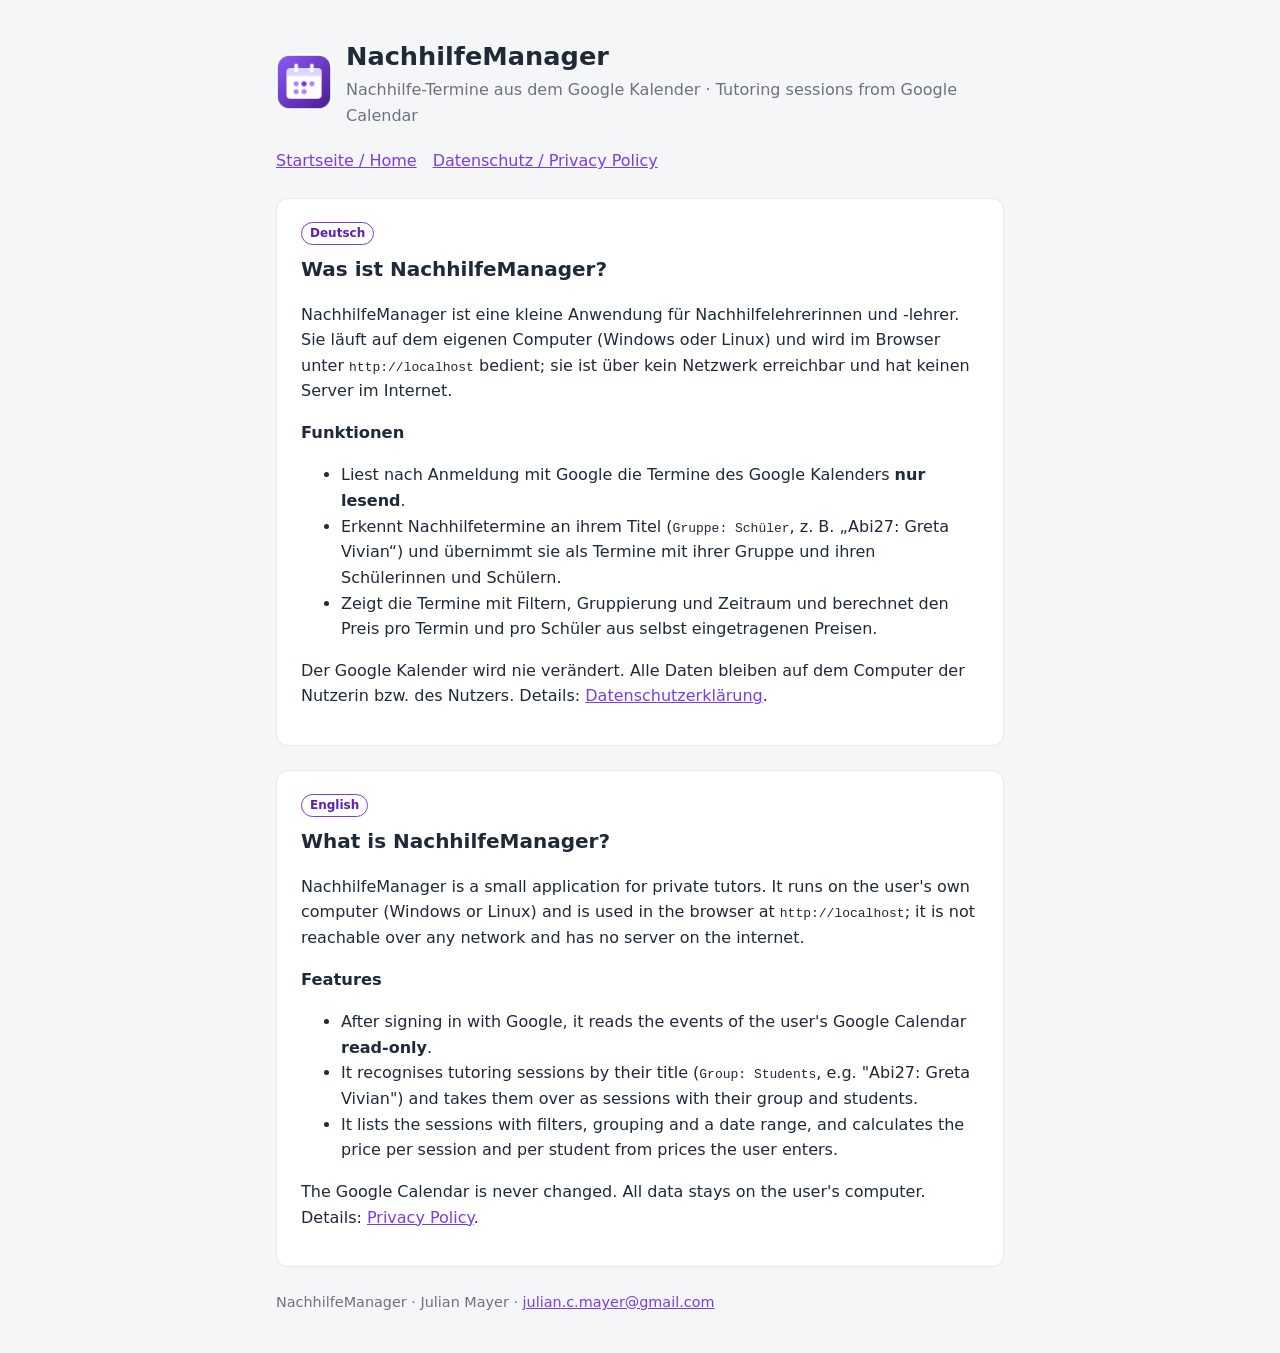
==== index.html @ 803e3d3e "NachhilfeManager homepage and privacy policy Co-Authored-By: Claude Opus 5.5 <noreply@anthropic.com>" ====
<!doctype html>
<html lang="de">
<head>
  <meta charset="utf-8">
  <meta name="viewport" content="width=device-width, initial-scale=1">
  <title>NachhilfeManager</title>
  <meta name="description" content="NachhilfeManager: Nachhilfegruppen, Schüler und Termine aus dem Google Kalender verwalten – lokal auf dem eigenen Computer.">
  <link rel="icon" href="nachhilfemanager-logo.png">
  <link rel="stylesheet" href="style.css">
</head>
<body>
  <header>
    <img src="nachhilfemanager-logo.png" alt="">
    <div>
      <h1>NachhilfeManager</h1>
      <p>Nachhilfe-Termine aus dem Google Kalender · Tutoring sessions from Google Calendar</p>
    </div>
  </header>
  <nav><a href="./">Startseite / Home</a><a href="privacy.html">Datenschutz / Privacy Policy</a></nav>
  <main>
    <section lang="de">
      <span class="lang">Deutsch</span>
      <h2>Was ist NachhilfeManager?</h2>
      <p>NachhilfeManager ist eine kleine Anwendung für Nachhilfelehrerinnen und -lehrer. Sie läuft auf dem
        eigenen Computer (Windows oder Linux) und wird im Browser unter <code>http://localhost</code> bedient;
        sie ist über kein Netzwerk erreichbar und hat keinen Server im Internet.</p>
      <h3>Funktionen</h3>
      <ul>
        <li>Liest nach Anmeldung mit Google die Termine des Google Kalenders <strong>nur lesend</strong>.</li>
        <li>Erkennt Nachhilfetermine an ihrem Titel (<code>Gruppe: Schüler</code>, z. B. „Abi27: Greta Vivian“)
          und übernimmt sie als Termine mit ihrer Gruppe und ihren Schülerinnen und Schülern.</li>
        <li>Zeigt die Termine mit Filtern, Gruppierung und Zeitraum und berechnet den Preis pro Termin und pro Schüler
          aus selbst eingetragenen Preisen.</li>
      </ul>
      <p>Der Google Kalender wird nie verändert. Alle Daten bleiben auf dem Computer der Nutzerin bzw. des Nutzers.
        Details: <a href="privacy.html">Datenschutzerklärung</a>.</p>
    </section>
    <section lang="en">
      <span class="lang">English</span>
      <h2>What is NachhilfeManager?</h2>
      <p>NachhilfeManager is a small application for private tutors. It runs on the user's own computer (Windows or
        Linux) and is used in the browser at <code>http://localhost</code>; it is not reachable over any network and
        has no server on the internet.</p>
      <h3>Features</h3>
      <ul>
        <li>After signing in with Google, it reads the events of the user's Google Calendar <strong>read-only</strong>.</li>
        <li>It recognises tutoring sessions by their title (<code>Group: Students</code>, e.g. "Abi27: Greta Vivian")
          and takes them over as sessions with their group and students.</li>
        <li>It lists the sessions with filters, grouping and a date range, and calculates the price per session and per
          student from prices the user enters.</li>
      </ul>
      <p>The Google Calendar is never changed. All data stays on the user's computer.
        Details: <a href="privacy.html">Privacy Policy</a>.</p>
    </section>
  </main>
  <footer>NachhilfeManager · Julian Mayer · <a href="mailto:julian.c.mayer@gmail.com">julian.c.mayer@gmail.com</a></footer>
</body>
</html>
---- style.css ----
:root {
  --accent: #7c3aed;
  --accent-dark: #5b21b6;
  --text: #1f2937;
  --muted: #6b7280;
  --border: #e5e7eb;
  --bg: #f5f6f8;
  --card: #fff;
}
@media (prefers-color-scheme: dark) {
  :root {
    --accent: #a78bfa;
    --accent-dark: #c4b5fd;
    --text: #e5e7eb;
    --muted: #9ca3af;
    --border: #374151;
    --bg: #111827;
    --card: #1f2937;
  }
}
* { box-sizing: border-box; }
body {
  margin: 0;
  font-family: system-ui, -apple-system, "Segoe UI", Roboto, sans-serif;
  line-height: 1.6;
  color: var(--text);
  background: var(--bg);
}
header, main, footer { max-width: 760px; margin: 0 auto; padding: 0 16px; }
header { display: flex; align-items: center; gap: 14px; padding-top: 36px; }
header img { width: 56px; height: 56px; border-radius: 12px; }
header h1 { margin: 0; font-size: 1.6rem; }
header p { margin: 0; color: var(--muted); }
nav { display: flex; gap: 16px; margin: 20px auto 0; max-width: 760px; padding: 0 16px; }
a { color: var(--accent); }
section { margin: 24px 0; padding: 20px 24px; background: var(--card); border: 1px solid var(--border); border-radius: 12px; }
h2 { margin-top: 0; font-size: 1.25rem; }
h3 { margin-bottom: 4px; font-size: 1.02rem; }
.lang { display: inline-block; margin-bottom: 8px; padding: 1px 8px; font-size: 0.75rem; font-weight: 600;
  color: var(--accent-dark); border: 1px solid var(--accent); border-radius: 999px; }
footer { padding-bottom: 40px; color: var(--muted); font-size: 0.9rem; }
@media (max-width: 520px) { section { padding: 16px; } header { padding-top: 24px; } }
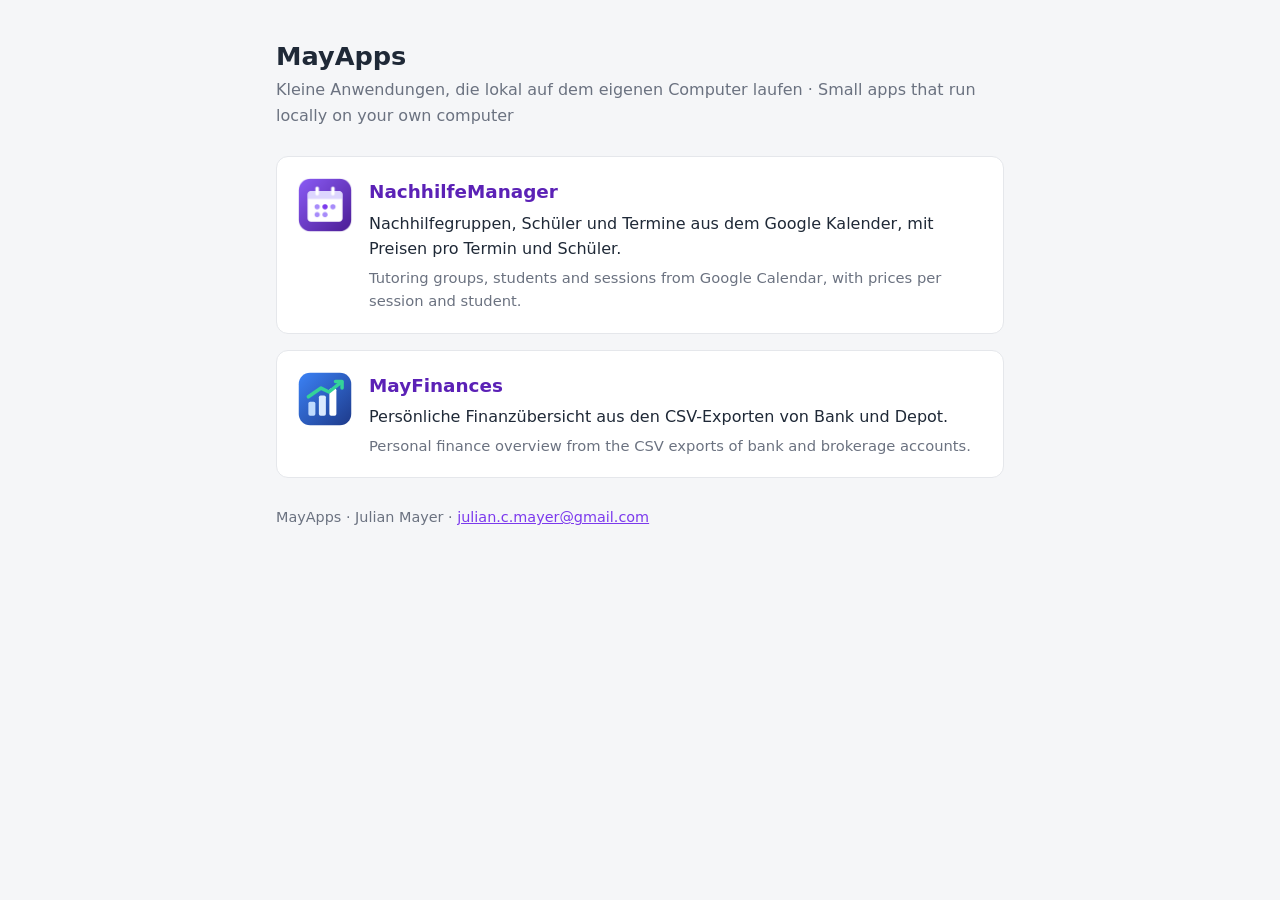
==== commit a09deca2: "MayApps overview with one page per app: NachhilfeManager, MayFinances The NachhilfeManager pages mov" ====
--- a/index.html
+++ b/index.html
@@ -3,56 +3,38 @@
 <head>
   <meta charset="utf-8">
   <meta name="viewport" content="width=device-width, initial-scale=1">
-  <title>NachhilfeManager</title>
-  <meta name="description" content="NachhilfeManager: Nachhilfegruppen, Schüler und Termine aus dem Google Kalender verwalten – lokal auf dem eigenen Computer.">
-  <link rel="icon" href="nachhilfemanager-logo.png">
+  <title>MayApps</title>
+  <meta name="description" content="MayApps: kleine Anwendungen von Julian Mayer, die lokal auf dem eigenen Computer laufen.">
+  <link rel="icon" href="nachhilfemanager/logo.png">
   <link rel="stylesheet" href="style.css">
 </head>
 <body>
   <header>
-    <img src="nachhilfemanager-logo.png" alt="">
     <div>
-      <h1>NachhilfeManager</h1>
-      <p>Nachhilfe-Termine aus dem Google Kalender · Tutoring sessions from Google Calendar</p>
+      <h1>MayApps</h1>
+      <p>Kleine Anwendungen, die lokal auf dem eigenen Computer laufen · Small apps that run locally on your own computer</p>
     </div>
   </header>
-  <nav><a href="./">Startseite / Home</a><a href="privacy.html">Datenschutz / Privacy Policy</a></nav>
   <main>
-    <section lang="de">
-      <span class="lang">Deutsch</span>
-      <h2>Was ist NachhilfeManager?</h2>
-      <p>NachhilfeManager ist eine kleine Anwendung für Nachhilfelehrerinnen und -lehrer. Sie läuft auf dem
-        eigenen Computer (Windows oder Linux) und wird im Browser unter <code>http://localhost</code> bedient;
-        sie ist über kein Netzwerk erreichbar und hat keinen Server im Internet.</p>
-      <h3>Funktionen</h3>
-      <ul>
-        <li>Liest nach Anmeldung mit Google die Termine des Google Kalenders <strong>nur lesend</strong>.</li>
-        <li>Erkennt Nachhilfetermine an ihrem Titel (<code>Gruppe: Schüler</code>, z. B. „Abi27: Greta Vivian“)
-          und übernimmt sie als Termine mit ihrer Gruppe und ihren Schülerinnen und Schülern.</li>
-        <li>Zeigt die Termine mit Filtern, Gruppierung und Zeitraum und berechnet den Preis pro Termin und pro Schüler
-          aus selbst eingetragenen Preisen.</li>
-      </ul>
-      <p>Der Google Kalender wird nie verändert. Alle Daten bleiben auf dem Computer der Nutzerin bzw. des Nutzers.
-        Details: <a href="privacy.html">Datenschutzerklärung</a>.</p>
-    </section>
-    <section lang="en">
-      <span class="lang">English</span>
-      <h2>What is NachhilfeManager?</h2>
-      <p>NachhilfeManager is a small application for private tutors. It runs on the user's own computer (Windows or
-        Linux) and is used in the browser at <code>http://localhost</code>; it is not reachable over any network and
-        has no server on the internet.</p>
-      <h3>Features</h3>
-      <ul>
-        <li>After signing in with Google, it reads the events of the user's Google Calendar <strong>read-only</strong>.</li>
-        <li>It recognises tutoring sessions by their title (<code>Group: Students</code>, e.g. "Abi27: Greta Vivian")
-          and takes them over as sessions with their group and students.</li>
-        <li>It lists the sessions with filters, grouping and a date range, and calculates the price per session and per
-          student from prices the user enters.</li>
-      </ul>
-      <p>The Google Calendar is never changed. All data stays on the user's computer.
-        Details: <a href="privacy.html">Privacy Policy</a>.</p>
-    </section>
+    <div class="apps">
+      <a class="app" href="nachhilfemanager/">
+        <img src="nachhilfemanager/logo.png" alt="">
+        <span>
+          <strong>NachhilfeManager</strong>
+          <span>Nachhilfegruppen, Schüler und Termine aus dem Google Kalender, mit Preisen pro Termin und Schüler.</span>
+          <span class="en">Tutoring groups, students and sessions from Google Calendar, with prices per session and student.</span>
+        </span>
+      </a>
+      <a class="app" href="mayfinances/">
+        <img src="mayfinances/logo.svg" alt="">
+        <span>
+          <strong>MayFinances</strong>
+          <span>Persönliche Finanzübersicht aus den CSV-Exporten von Bank und Depot.</span>
+          <span class="en">Personal finance overview from the CSV exports of bank and brokerage accounts.</span>
+        </span>
+      </a>
+    </div>
   </main>
-  <footer>NachhilfeManager · Julian Mayer · <a href="mailto:julian.c.mayer@gmail.com">julian.c.mayer@gmail.com</a></footer>
+  <footer>MayApps · Julian Mayer · <a href="mailto:julian.c.mayer@gmail.com">julian.c.mayer@gmail.com</a></footer>
 </body>
 </html>
--- a/style.css
+++ b/style.css
@@ -39,4 +39,16 @@
 .lang { display: inline-block; margin-bottom: 8px; padding: 1px 8px; font-size: 0.75rem; font-weight: 600;
   color: var(--accent-dark); border: 1px solid var(--accent); border-radius: 999px; }
 footer { padding-bottom: 40px; color: var(--muted); font-size: 0.9rem; }
+
+/* MayApps overview: one tile per app */
+.apps { display: grid; gap: 16px; margin: 28px 0; }
+.app {
+  display: flex; gap: 16px; align-items: flex-start; padding: 20px; color: inherit; text-decoration: none;
+  background: var(--card); border: 1px solid var(--border); border-radius: 12px;
+}
+.app:hover { border-color: var(--accent); }
+.app img { width: 56px; height: 56px; flex: none; border-radius: 12px; }
+.app > span { display: flex; flex-direction: column; gap: 4px; }
+.app strong { font-size: 1.15rem; color: var(--accent-dark); }
+.app .en { color: var(--muted); font-size: 0.92rem; }
 @media (max-width: 520px) { section { padding: 16px; } header { padding-top: 24px; } }
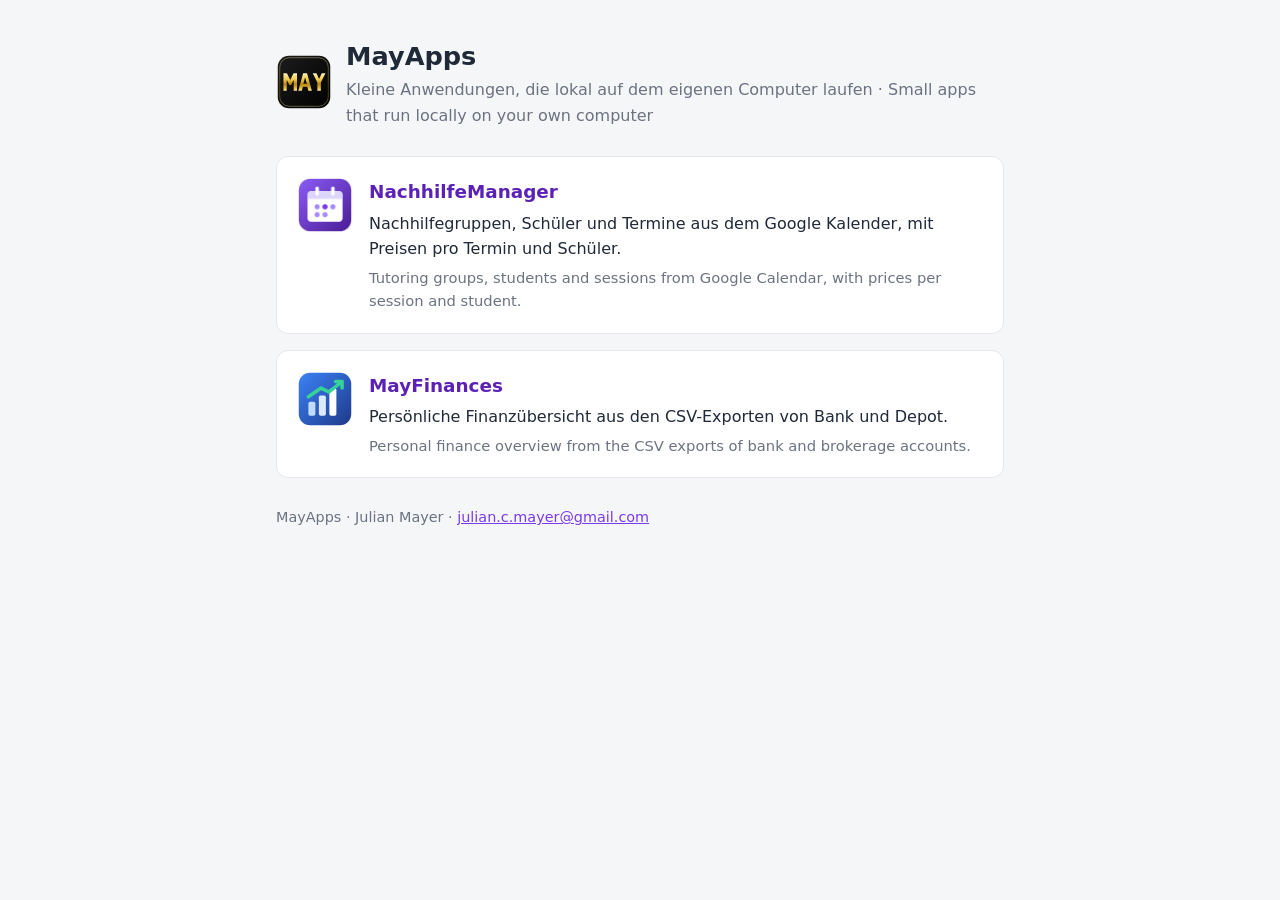
==== commit 990edf79: "MayApps logo: MAY in gold on black for the landing page Co-Authored-By: Claude Opus 5.5 <noreply@ant" ====
--- a/index.html
+++ b/index.html
@@ -5,11 +5,14 @@
   <meta name="viewport" content="width=device-width, initial-scale=1">
   <title>MayApps</title>
   <meta name="description" content="MayApps: kleine Anwendungen von Julian Mayer, die lokal auf dem eigenen Computer laufen.">
-  <link rel="icon" href="nachhilfemanager/logo.png">
+  <link rel="icon" type="image/svg+xml" href="mayapps-logo.svg">
+  <link rel="icon" type="image/png" href="mayapps-logo.png">
+  <link rel="apple-touch-icon" href="mayapps-logo.png">
   <link rel="stylesheet" href="style.css">
 </head>
 <body>
   <header>
+    <img src="mayapps-logo.svg" alt="MayApps">
     <div>
       <h1>MayApps</h1>
       <p>Kleine Anwendungen, die lokal auf dem eigenen Computer laufen · Small apps that run locally on your own computer</p>
